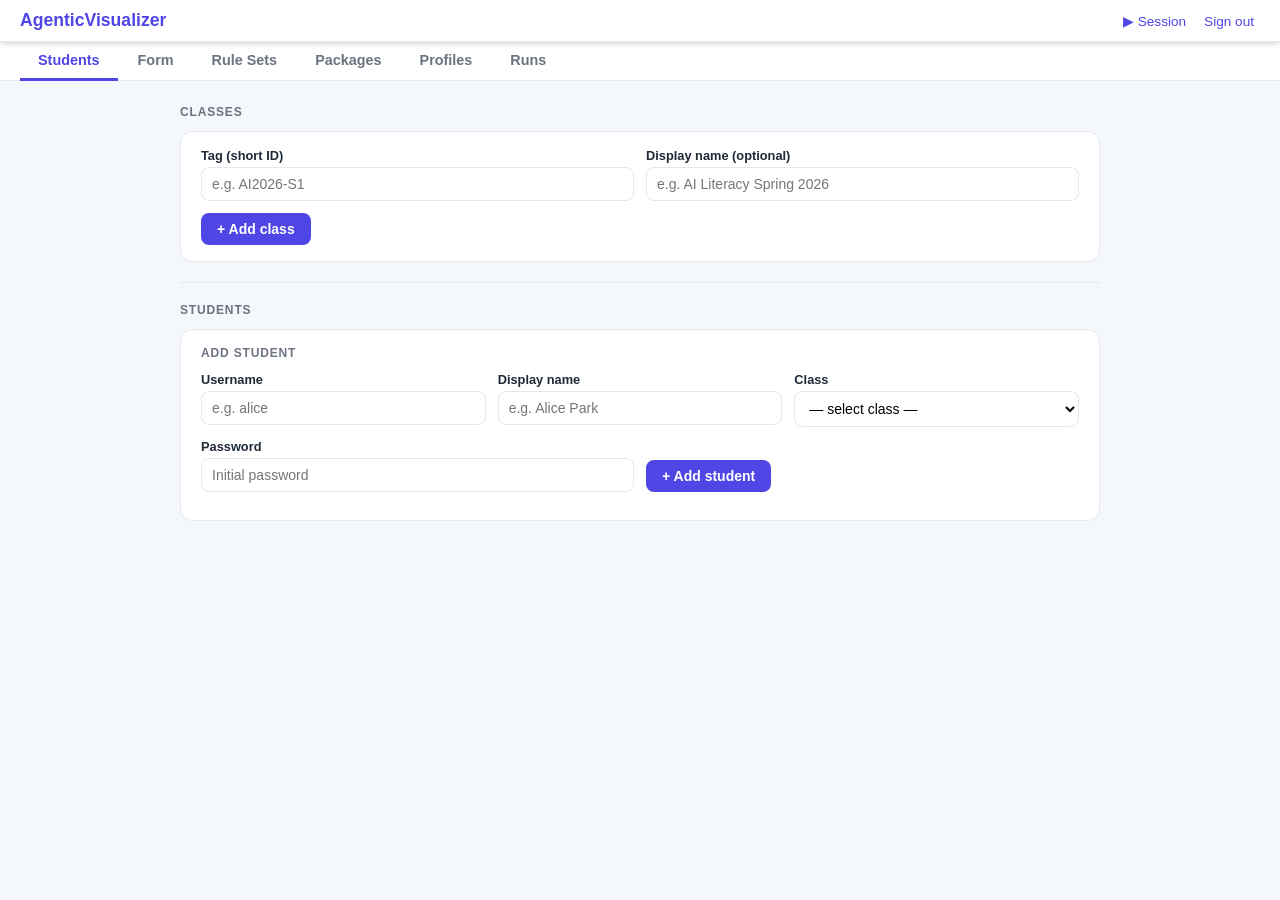
==== static/admin.html @ 8ab3c445 "Lots of augmentations to the admin panel" ====
<!DOCTYPE html>
<html lang="en">
<head>
  <meta charset="UTF-8">
  <meta name="viewport" content="width=device-width, initial-scale=1.0">
  <title>AgenticVisualizer — Admin</title>
  <link rel="stylesheet" href="/static/styles.css">
  <style>
    body { overflow: auto; }
    #admin-app { display: flex; flex-direction: column; min-height: 100vh; }

    /* Top bar */
    .admin-topbar {
      display: flex; align-items: center; gap: 12px;
      padding: 10px 20px; background: var(--panel-bg);
      border-bottom: 1px solid var(--border); box-shadow: var(--shadow);
      position: sticky; top: 0; z-index: 10;
    }
    .admin-topbar h1 { margin: 0; font-size: 1.1rem; color: var(--primary); }
    .admin-topbar .spacer { flex: 1; }
    .admin-topbar a, .admin-topbar button.link {
      font-size: 0.85rem; color: var(--primary); text-decoration: none;
      background: none; border: none; cursor: pointer; font-family: inherit;
    }
    .admin-topbar a:hover, .admin-topbar button.link:hover { text-decoration: underline; }

    /* Tab bar */
    .tab-bar {
      display: flex; gap: 2px; padding: 0 20px;
      background: var(--panel-bg); border-bottom: 1px solid var(--border);
    }
    .tab-bar button {
      padding: 10px 18px; border: none; background: none; cursor: pointer;
      font-size: 0.9rem; font-weight: 600; color: var(--text-muted);
      border-bottom: 3px solid transparent; margin-bottom: -1px;
      font-family: inherit; transition: color 0.15s;
    }
    .tab-bar button.active { color: var(--primary); border-bottom-color: var(--primary); }
    .tab-bar button:hover:not(.active) { color: var(--text); }

    /* Tab content */
    .tab-content { padding: 24px 20px; max-width: 960px; margin: 0 auto; width: 100%; }
    .tab-pane { display: none; }
    .tab-pane.active { display: block; }

    /* Shared admin UI */
    .section-title {
      font-size: 0.75rem; font-weight: 700; text-transform: uppercase;
      letter-spacing: 0.07em; color: var(--text-muted); margin-bottom: 12px;
    }
    .admin-card {
      background: var(--panel-bg); border: 1px solid var(--border);
      border-radius: var(--radius); padding: 16px 20px; margin-bottom: 12px;
    }
    .card-row { display: flex; align-items: center; gap: 10px; flex-wrap: wrap; }
    .card-row .grow { flex: 1; min-width: 120px; }
    .admin-input {
      width: 100%; padding: 8px 10px; border: 1px solid var(--border);
      border-radius: 8px; font-size: 0.875rem; font-family: inherit;
      box-sizing: border-box;
    }
    .admin-input:focus { outline: 2px solid var(--primary); border-color: transparent; }
    .admin-textarea {
      width: 100%; padding: 8px 10px; border: 1px solid var(--border);
      border-radius: 8px; font-size: 0.875rem; font-family: inherit;
      resize: vertical; min-height: 80px; box-sizing: border-box;
    }
    .admin-textarea:focus { outline: 2px solid var(--primary); border-color: transparent; }
    .admin-select {
      padding: 8px 10px; border: 1px solid var(--border); border-radius: 8px;
      font-size: 0.875rem; font-family: inherit; background: white;
    }
    .field-label { font-size: 0.8rem; font-weight: 600; margin-bottom: 4px; display: block; }
    .form-row { display: grid; gap: 12px; margin-bottom: 12px; }
    .form-row.cols-2 { grid-template-columns: 1fr 1fr; }
    .form-row.cols-3 { grid-template-columns: 1fr 1fr 1fr; }
    .btn { padding: 8px 16px; border: none; border-radius: 8px; cursor: pointer;
           font-size: 0.875rem; font-weight: 600; font-family: inherit; }
    .btn-primary { background: var(--primary); color: white; }
    .btn-primary:hover { background: var(--primary-hover); }
    .btn-secondary { background: #e0e7ff; color: var(--primary); }
    .btn-secondary:hover { background: #c7d2fe; }
    .btn-danger { background: #fee2e2; color: var(--danger); }
    .btn-danger:hover { background: #fecaca; }
    .btn-success { background: #dcfce7; color: #166534; }
    .btn-success:hover { background: #bbf7d0; }
    .badge {
      display: inline-block; padding: 2px 8px; border-radius: 999px;
      font-size: 0.75rem; font-weight: 700;
    }
    .badge-blue { background: #dbeafe; color: #1e40af; }
    .badge-green { background: #dcfce7; color: #166534; }
    .badge-gray { background: #e5e7eb; color: #6b7280; }
    .badge-yellow { background: #fef3c7; color: #92400e; }
    .divider { border: none; border-top: 1px solid var(--border); margin: 20px 0; }
    .hint { font-size: 0.8rem; color: var(--text-muted); margin-top: 4px; }
    .empty { color: var(--text-muted); font-style: italic; font-size: 0.875rem; padding: 12px 0; }
    .filter-bar { display: flex; gap: 10px; align-items: center; margin-bottom: 16px; flex-wrap: wrap; }

    /* Rule editor within rule sets */
    .rule-item {
      display: grid; grid-template-columns: 1fr auto auto auto;
      gap: 8px; align-items: start; padding: 10px;
      background: var(--bg); border-radius: 8px; margin-bottom: 8px;
    }
    .rule-item-fields { display: flex; flex-direction: column; gap: 6px; }

    /* Field def editor */
    .field-def-item {
      display: grid; grid-template-columns: 1fr 1fr auto auto;
      gap: 8px; align-items: center; padding: 8px;
      background: var(--bg); border-radius: 8px; margin-bottom: 6px;
    }

    /* Package load modal */
    .modal-overlay {
      position: fixed; inset: 0; background: rgba(0,0,0,0.5);
      display: flex; align-items: center; justify-content: center; z-index: 200;
    }
    .modal-overlay.hidden { display: none; }
    .modal-box {
      background: white; border-radius: var(--radius);
      width: min(90%, 520px); max-height: 80vh;
      display: flex; flex-direction: column;
      box-shadow: 0 20px 40px rgba(0,0,0,0.2);
    }
    .modal-header {
      padding: 16px 20px; border-bottom: 1px solid var(--border);
      display: flex; align-items: center; justify-content: space-between;
    }
    .modal-header h3 { margin: 0; font-size: 1.1rem; }
    .modal-body { padding: 16px 20px; overflow-y: auto; flex: 1; }
    .modal-footer { padding: 12px 20px; border-top: 1px solid var(--border); display: flex; gap: 8px; justify-content: flex-end; }
    .close-btn { background: none; border: none; font-size: 1.5rem; cursor: pointer; color: var(--text-muted); line-height: 1; }

    /* Student checkboxes in load modal */
    .student-check { display: flex; align-items: center; gap: 10px; padding: 8px; border-radius: 8px; }
    .student-check:hover { background: var(--bg); }
    .student-check input[type=checkbox] { width: 16px; height: 16px; cursor: pointer; }
    .student-check label { cursor: pointer; font-size: 0.9rem; }

    /* Run list */
    .run-row {
      display: grid; grid-template-columns: 1fr auto auto auto;
      gap: 12px; align-items: center; padding: 12px 16px;
      background: var(--panel-bg); border: 1px solid var(--border);
      border-radius: 8px; margin-bottom: 8px;
    }
    .run-meta { font-size: 0.8rem; color: var(--text-muted); margin-top: 2px; }

    /* Profile preview */
    .profile-card { background: var(--panel-bg); border: 1px solid var(--border); border-radius: var(--radius); padding: 14px 18px; margin-bottom: 10px; }
    .profile-prompt { background: #f3f4f6; border-radius: 8px; padding: 10px; font-size: 0.8rem; line-height: 1.6; white-space: pre-wrap; word-break: break-word; margin-top: 8px; }
  </style>
</head>
<body>
<div id="admin-app">
  <header class="admin-topbar">
    <h1>AgenticVisualizer</h1>
    <div class="spacer"></div>
    <a href="/session">▶ Session</a>
    <form method="POST" action="/logout" style="margin:0">
      <button type="submit" class="link">Sign out</button>
    </form>
  </header>

  <nav class="tab-bar">
    <button class="tab-btn active" data-tab="students">Students</button>
    <button class="tab-btn" data-tab="form">Form</button>
    <button class="tab-btn" data-tab="rulesets">Rule Sets</button>
    <button class="tab-btn" data-tab="packages">Packages</button>
    <button class="tab-btn" data-tab="profiles">Profiles</button>
    <button class="tab-btn" data-tab="runs">Runs</button>
  </nav>

  <main class="tab-content">
    <!-- STUDENTS TAB -->
    <div class="tab-pane active" id="tab-students">
      <div class="section-title">Classes</div>
      <div class="admin-card">
        <div class="form-row cols-2">
          <div><span class="field-label">Tag (short ID)</span><input id="c-tag" class="admin-input" placeholder="e.g. AI2026-S1"></div>
          <div><span class="field-label">Display name (optional)</span><input id="c-name" class="admin-input" placeholder="e.g. AI Literacy Spring 2026"></div>
        </div>
        <button class="btn btn-primary" onclick="createClass()">+ Add class</button>
      </div>
      <div id="classes-list"></div>
      <hr class="divider">

      <div class="section-title">Students</div>
      <div class="admin-card">
        <div class="section-title">Add student</div>
        <div class="form-row cols-3">
          <div><span class="field-label">Username</span><input id="s-username" class="admin-input" placeholder="e.g. alice"></div>
          <div><span class="field-label">Display name</span><input id="s-name" class="admin-input" placeholder="e.g. Alice Park"></div>
          <div><span class="field-label">Class</span>
               <select id="s-class" class="admin-select" style="width:100%"><option value="">— select class —</option></select></div>
        </div>
        <div class="form-row cols-2">
          <div><span class="field-label">Password</span><input id="s-password" class="admin-input" type="password" placeholder="Initial password"></div>
          <div style="display:flex;align-items:flex-end"><button class="btn btn-primary" onclick="createStudent()">+ Add student</button></div>
        </div>
      </div>
      <div id="students-list"></div>
    </div>

    <!-- FORM TAB -->
    <div class="tab-pane" id="tab-form">
      <div class="filter-bar">
        <span class="field-label" style="margin:0">Class:</span>
        <select id="form-class-filter" class="admin-select" onchange="loadFormTab()"><option value="">— select class —</option></select>
      </div>

      <div style="display:grid;grid-template-columns:1fr 1fr;gap:20px;align-items:start">
        <!-- Modules column -->
        <div>
          <div class="section-title">Form modules</div>
          <div id="modules-list"></div>
          <button class="btn btn-secondary" onclick="createModule()">+ Add module</button>
        </div>
        <!-- Template column -->
        <div>
          <div class="section-title">System prompt template</div>
          <div class="admin-card">
            <p class="hint" style="margin-top:0">Use <code>{display_name}</code> for the student's name, plus any <code>{field_key}</code> from your modules.</p>
            <textarea id="template-text" class="admin-textarea" style="min-height:180px" placeholder="You are {display_name}. Your position: {position}. Non-negotiables: {limits}."></textarea>
            <div style="display:flex;gap:8px;margin-top:8px">
              <button class="btn btn-primary" onclick="saveTemplate()">Save template</button>
              <span id="template-status" class="hint"></span>
            </div>
          </div>

          <div class="section-title" style="margin-top:16px">Preview — select student</div>
          <div class="admin-card">
            <div class="filter-bar" style="margin-bottom:10px">
              <select id="preview-user-select" class="admin-select"></select>
              <button class="btn btn-secondary" onclick="loadPreview()">Preview</button>
            </div>
            <div id="preview-output" class="profile-prompt" style="display:none"></div>
          </div>
        </div>
      </div>
    </div>

    <!-- RULE SETS TAB -->
    <div class="tab-pane" id="tab-rulesets">
      <div class="section-title">Rule sets</div>
      <div id="rulesets-list"></div>
      <button class="btn btn-secondary" onclick="createRuleSet()">+ New rule set</button>
    </div>

    <!-- PACKAGES TAB -->
    <div class="tab-pane" id="tab-packages">
      <div class="filter-bar">
        <span class="field-label" style="margin:0">Class:</span>
        <select id="pkg-class-filter" class="admin-select" onchange="loadPackages()"><option value="">— select class —</option></select>
      </div>
      <div id="packages-list"></div>
      <button class="btn btn-secondary" onclick="createPackage()">+ New package</button>
    </div>

    <!-- PROFILES TAB -->
    <div class="tab-pane" id="tab-profiles">
      <div class="filter-bar">
        <span class="field-label" style="margin:0">Class:</span>
        <select id="profiles-class-filter" class="admin-select" onchange="loadProfiles()"><option value="">— select class —</option></select>
      </div>
      <p class="hint">Edit a student's system prompt directly. A saved override takes precedence over the template at package load time. Reset to return to template-derived output.</p>
      <div id="profiles-list"></div>
    </div>

    <!-- RUNS TAB -->
    <div class="tab-pane" id="tab-runs">
      <div class="section-title">Run history</div>
      <div id="runs-list"></div>
    </div>
  </main>
</div>

<!-- Load package modal -->
<div class="modal-overlay hidden" id="load-modal">
  <div class="modal-box">
    <div class="modal-header">
      <h3 id="load-modal-title">Load package</h3>
      <button class="close-btn" onclick="closeLoadModal()">&times;</button>
    </div>
    <div class="modal-body">
      <p class="hint" style="margin-top:0">Select which students to include in this run. Their form answers will be used to generate their agent's system prompt.</p>
      <div id="load-student-list"></div>
    </div>
    <div class="modal-footer">
      <button class="btn btn-secondary" onclick="closeLoadModal()">Cancel</button>
      <button class="btn btn-success" onclick="confirmLoad()">Load for Session →</button>
    </div>
  </div>
</div>

<script src="/static/admin.js"></script>
</body>
</html>
---- static/styles.css ----
:root {
  --bg: #f4f7fb;
  --panel-bg: #ffffff;
  --primary: #4f46e5;
  --primary-hover: #4338ca;
  --danger: #ef4444;
  --danger-hover: #dc2626;
  --success: #22c55e;
  --text: #1f2937;
  --text-muted: #6b7280;
  --border: #e5e7eb;
  --shadow: 0 4px 6px -1px rgba(0, 0, 0, 0.1), 0 2px 4px -1px rgba(0, 0, 0, 0.06);
  --radius: 12px;
}

* {
  box-sizing: border-box;
}

html, body {
  margin: 0;
  padding: 0;
  height: 100%;
  font-family: "Segoe UI", Roboto, Helvetica, Arial, sans-serif;
  background: var(--bg);
  color: var(--text);
  overflow: hidden;
}

#app {
  display: flex;
  flex-direction: column;
  height: 100vh;
}

/* Top bar */
.top-bar {
  display: flex;
  align-items: center;
  gap: 10px;
  padding: 10px 16px;
  background: var(--panel-bg);
  border-bottom: 1px solid var(--border);
  box-shadow: var(--shadow);
  position: sticky;
  top: 0;
  z-index: 10;
}

.top-bar h1 {
  margin: 0;
  font-size: 1.1rem;
  color: var(--primary);
}

.topic-banner {
  flex: 1;
  text-align: center;
  font-size: 1rem;
  font-weight: 600;
  padding: 6px 14px;
  background: #eef2ff;
  border-radius: 999px;
  color: var(--primary);
  white-space: nowrap;
  overflow: hidden;
  text-overflow: ellipsis;
}

.spacer {
  flex: 1;
}

.icon-btn, .action-btn, .small-btn {
  border: none;
  border-radius: var(--radius);
  cursor: pointer;
  font-size: 1rem;
  transition: background 0.15s, transform 0.05s;
}

.icon-btn {
  width: 40px;
  height: 40px;
  background: var(--bg);
  color: var(--text);
  font-size: 1.25rem;
}

.icon-btn:hover {
  background: var(--border);
}

.action-btn {
  padding: 10px 18px;
  background: var(--primary);
  color: white;
  font-weight: 600;
}

.action-btn:hover:not(:disabled) {
  background: var(--primary-hover);
}

.action-btn:disabled {
  opacity: 0.5;
  cursor: not-allowed;
}

.action-btn.danger {
  background: var(--danger);
}

.action-btn.danger:hover:not(:disabled) {
  background: var(--danger-hover);
}

.small-btn {
  padding: 6px 12px;
  background: #e0e7ff;
  color: var(--primary);
  font-weight: 600;
}

.small-btn:hover {
  background: #c7d2fe;
}

.status {
  padding: 6px 12px;
  border-radius: 999px;
  font-size: 0.85rem;
  font-weight: 700;
  text-transform: uppercase;
}

.status.idle {
  background: #e5e7eb;
  color: var(--text-muted);
}

.status.running {
  background: #fef3c7;
  color: #b45309;
  animation: pulse 1.5s infinite;
}

.status.paused {
  background: #e0e7ff;
  color: var(--primary);
}

.status.waiting {
  background: #dbeafe;
  color: #1e40af;
  animation: pulse 1.5s infinite;
}

@keyframes pulse {
  0%, 100% { opacity: 1; }
  50% { opacity: 0.6; }
}

/* Main layout */
.main {
  display: flex;
  flex: 1;
  min-height: 0;
  overflow: hidden;
}

/* Teacher panel */
.panel {
  width: 340px;
  background: var(--panel-bg);
  border-right: 1px solid var(--border);
  display: flex;
  flex-direction: column;
  overflow-y: auto;
  transition: margin-left 0.25s ease;
  padding-bottom: 20px;
}

.panel.closed {
  margin-left: -340px;
}

.panel-section {
  padding: 14px 16px;
  border-bottom: 1px solid var(--border);
}

.panel-section h2 {
  margin: 0 0 10px 0;
  font-size: 0.8rem;
  color: var(--text-muted);
  text-transform: uppercase;
  letter-spacing: 0.06em;
}

.panel label {
  display: flex;
  flex-direction: column;
  gap: 4px;
  font-size: 0.82rem;
  font-weight: 600;
}

.panel input, .panel select, .panel textarea {
  width: 100%;
  padding: 8px 10px;
  border: 1px solid var(--border);
  border-radius: 8px;
  font-size: 0.85rem;
  font-family: inherit;
  line-height: 1.45;
}

.panel textarea {
  resize: vertical;
  min-height: 100px;
}

.row {
  display: flex;
  gap: 12px;
  margin-top: 12px;
}

.row label {
  flex: 1;
}

.section-header {
  display: flex;
  justify-content: space-between;
  align-items: center;
}

/* Agents list */
.agent-card {
  background: var(--bg);
  border: 1px solid var(--border);
  border-radius: var(--radius);
  padding: 10px;
  margin-bottom: 10px;
}

.agent-card input, .agent-card textarea {
  margin-bottom: 6px;
}

.agent-header {
  display: flex;
  align-items: center;
  gap: 8px;
  margin-bottom: 6px;
}

.agent-avatar-picker {
  font-size: 1.2rem;
  background: white;
  border: 1px solid var(--border);
  border-radius: 8px;
  padding: 3px;
  cursor: pointer;
}

.agent-name-input {
  flex: 1;
  font-weight: 700;
}

.delete-agent {
  background: transparent;
  border: none;
  color: var(--danger);
  cursor: pointer;
  font-size: 1.1rem;
}

.log-section {
  flex: 1;
  display: flex;
  flex-direction: column;
}

#live-log {
  flex: 1;
  min-height: 120px;
  max-height: 240px;
  overflow-y: auto;
  background: #f9fafb;
  border: 1px solid var(--border);
  border-radius: 8px;
  padding: 8px;
  font-size: 0.85rem;
}

.log-entry {
  margin-bottom: 6px;
  padding: 4px 0;
  border-bottom: 1px solid #e5e7eb;
}

.log-entry:last-child {
  border-bottom: none;
}

.log-entry strong {
  color: var(--primary);
}

/* Room */
.room {
  flex: 1;
  position: relative;
  display: flex;
  align-items: center;
  justify-content: center;
  padding: 30px 20px;
  overflow: hidden;
  min-height: 0;
}

.avatars-container {
  position: relative;
  width: min(55vh, 55vw);
  height: min(55vh, 55vw);
  max-width: min(480px, 100%);
  max-height: min(480px, 100%);
  min-width: 260px;
  min-height: 260px;
}

.avatar {
  position: absolute;
  transform: translate(-50%, -50%);
  display: flex;
  flex-direction: column;
  align-items: center;
  transition: all 0.3s ease;
}

.avatar-face {
  width: 60px;
  height: 60px;
  border-radius: 50%;
  background: white;
  display: flex;
  align-items: center;
  justify-content: center;
  font-size: 1.8rem;
  box-shadow: var(--shadow);
  border: 3px solid transparent;
  transition: border-color 0.2s, transform 0.2s;
}

.avatar-name {
  margin-top: 5px;
  padding: 2px 7px;
  background: rgba(255, 255, 255, 0.95);
  border-radius: 999px;
  font-size: 0.72rem;
  font-weight: 700;
  box-shadow: var(--shadow);
  white-space: nowrap;
}

.avatar.thinking .avatar-face {
  border-color: #fbbf24;
  animation: bounce 0.8s infinite alternate;
}

.avatar.speaking .avatar-face {
  border-color: var(--success);
  transform: scale(1.12);
}

.thinking-bubble {
  position: absolute;
  top: -24px;
  background: #fbbf24;
  color: #78350f;
  padding: 3px 8px;
  border-radius: 999px;
  font-weight: 700;
  font-size: 0.7rem;
  white-space: nowrap;
  animation: fadeIn 0.2s;
}

.generating-bubble {
  position: absolute;
  top: -28px;
  right: -14px;
  background: #e0e7ff;
  border: 2px solid var(--primary);
  color: var(--primary);
  padding: 3px 8px;
  border-radius: 999px;
  font-weight: 700;
  font-size: 0.85rem;
  white-space: nowrap;
  animation: fadeIn 0.2s, pulse 1.2s infinite;
  z-index: 6;
}

.speech-bubble {
  position: absolute;
  min-width: 240px;
  max-width: 360px;
  background: white;
  border: 2px solid var(--primary);
  border-radius: 14px;
  padding: 14px 16px;
  box-shadow: var(--shadow);
  font-size: 0.9rem;
  line-height: 1.45;
  z-index: 5;
  text-align: left;
  animation: popIn 0.2s;
}

.speech-bubble.long {
  max-width: 420px;
}

.speech-bubble::after {
  content: '';
  position: absolute;
  width: 0;
  height: 0;
  border-style: solid;
  border-width: 8px;
}

.speech-bubble.arrow-top::after {
  top: -16px;
  left: 50%;
  transform: translateX(-50%);
  border-color: transparent transparent var(--primary) transparent;
}

.speech-bubble.arrow-bottom::after {
  bottom: -16px;
  left: 50%;
  transform: translateX(-50%);
  border-color: var(--primary) transparent transparent transparent;
}

.speech-bubble.arrow-left::after {
  left: -16px;
  top: 50%;
  transform: translateY(-50%);
  border-color: transparent var(--primary) transparent transparent;
}

.speech-bubble.arrow-right::after {
  right: -16px;
  top: 50%;
  transform: translateY(-50%);
  border-color: transparent transparent transparent var(--primary);
}

/* Referee speech bubble: distinct from agent bubbles */
.speech-bubble.referee-speech-bubble {
  background: #fef3c7;
  border-color: #f59e0b;
  font-weight: 600;
  color: #78350f;
}

.speech-bubble.referee-speech-bubble.arrow-top::after {
  border-color: transparent transparent #f59e0b transparent;
}

.speech-bubble.referee-speech-bubble.arrow-bottom::after {
  border-color: #f59e0b transparent transparent transparent;
}

.speech-bubble.referee-speech-bubble.arrow-left::after {
  border-color: transparent #f59e0b transparent transparent;
}

.speech-bubble.referee-speech-bubble.arrow-right::after {
  border-color: transparent transparent transparent #f59e0b;
}

@keyframes popIn {
  from { opacity: 0; transform: scale(0.9); }
  to { opacity: 1; transform: scale(1); }
}

@keyframes fadeIn {
  from { opacity: 0; }
  to { opacity: 1; }
}

/* Outcome card */
.outcome-card {
  position: fixed;
  top: 50%;
  left: 50%;
  transform: translate(-50%, -50%);
  width: min(90%, 600px);
  background: white;
  border: 3px solid var(--success);
  border-radius: 24px;
  padding: 24px 32px;
  box-shadow: 0 20px 25px -5px rgba(0, 0, 0, 0.15);
  text-align: center;
  z-index: 20;
  animation: slideUp 0.4s;
}

.outcome-card.hidden {
  display: none;
}

.outcome-badge {
  display: inline-block;
  background: #dcfce7;
  color: #166534;
  padding: 6px 14px;
  border-radius: 999px;
  font-weight: 700;
  font-size: 0.9rem;
  margin-bottom: 10px;
}

.outcome-badge.no-consensus {
  background: #fef3c7;
  color: #92400e;
}

.outcome-card h2 {
  margin: 0 0 8px 0;
  font-size: 1.4rem;
}

.outcome-card p {
  margin: 0 0 16px 0;
  color: var(--text-muted);
  font-size: 1rem;
}

.proposal-box, .details-box {
  text-align: left;
  background: #f3f4f6;
  border-radius: 8px;
  padding: 12px;
  margin-bottom: 12px;
  font-size: 1rem;
  line-height: 1.5;
}

.proposal-box pre, .details-box pre {
  background: white;
  padding: 10px;
  border-radius: 6px;
  overflow-x: auto;
  font-size: 0.85rem;
  margin: 8px 0 0 0;
}

@keyframes slideUp {
  from { opacity: 0; transform: translate(-50%, -55%); }
  to { opacity: 1; transform: translate(-50%, -50%); }
}

.hidden {
  display: none !important;
}

/* Referee warnings */
.referee-warning {
  position: absolute;
  top: 16px;
  left: 50%;
  transform: translateX(-50%);
  background: #fef3c7;
  border-left: 5px solid #f59e0b;
  color: #78350f;
  padding: 10px 16px;
  border-radius: 10px;
  max-width: min(90%, 520px);
  font-size: 0.85rem;
  font-weight: 600;
  box-shadow: var(--shadow);
  z-index: 15;
  animation: slideDown 0.3s;
}

.referee-warning strong {
  color: #b45309;
}

@keyframes slideDown {
  from { opacity: 0; transform: translateX(-50%) translateY(-20px); }
  to { opacity: 1; transform: translateX(-50%) translateY(0); }
}

/* Responsive tweaks */
@media (max-width: 900px) {
  .main {
    flex-direction: column;
  }
  .panel {
    position: absolute;
    z-index: 20;
    height: 100%;
    box-shadow: var(--shadow);
  }
  .panel.closed {
    margin-left: -340px;
  }
}

/* Checkbox label */
.checkbox-label {
  flex-direction: row !important;
  align-items: center;
  gap: 8px;
  margin-top: 12px;
  cursor: pointer;
}

.checkbox-label input[type="checkbox"] {
  width: auto;
}

/* Clickable avatars */
.avatar {
  cursor: pointer;
}

.avatar-face:hover {
  transform: scale(1.05);
}

.referee-avatar .avatar-face {
  background: #fef3c7;
  border-color: #f59e0b;
}

.referee-avatar .avatar-name {
  background: #fef3c7;
  color: #78350f;
}

/* Modal */
.modal {
  position: fixed;
  inset: 0;
  background: rgba(0, 0, 0, 0.5);
  display: flex;
  align-items: center;
  justify-content: center;
  z-index: 100;
}

.modal.hidden {
  display: none !important;
}

.modal-content {
  background: white;
  border-radius: var(--radius);
  width: min(90%, 600px);
  max-height: 80vh;
  display: flex;
  flex-direction: column;
  box-shadow: 0 20px 25px -5px rgba(0, 0, 0, 0.2);
}

.modal-close {
  align-self: flex-end;
  background: none;
  border: none;
  font-size: 1.8rem;
  line-height: 1;
  padding: 8px 16px;
  cursor: pointer;
  color: var(--text-muted);
}

.modal-close:hover {
  color: var(--text);
}

.modal-content h2 {
  margin: 0 20px 16px;
  font-size: 1.4rem;
}

#transcript-body {
  overflow-y: auto;
  padding: 0 20px 20px;
}

.transcript-entry {
  padding: 12px;
  margin-bottom: 10px;
  background: #f9fafb;
  border-radius: 8px;
  line-height: 1.4;
}

.empty-transcript {
  color: var(--text-muted);
  font-style: italic;
  text-align: center;
  padding: 20px;
}

/* Referee evaluation entries */
.evaluation-entry {
  border: 1px solid var(--border);
  border-radius: var(--radius);
  padding: 16px;
  margin-bottom: 16px;
}

.eval-header {
  font-weight: 700;
  color: var(--primary);
  margin-bottom: 6px;
}

.eval-summary {
  color: var(--text-muted);
  margin-bottom: 12px;
  font-style: italic;
}

.checklist {
  margin-bottom: 12px;
}

.checklist-item {
  padding: 8px 10px;
  margin-bottom: 6px;
  border-radius: 6px;
  background: #f3f4f6;
}

.checklist-item.satisfied {
  background: #dcfce7;
  color: #166534;
}

.checklist-item.violated {
  background: #fee2e2;
  color: #991b1b;
}

.checklist-item .status {
  text-transform: uppercase;
  font-size: 0.75rem;
  font-weight: 700;
  padding: 2px 6px;
  border-radius: 4px;
  background: rgba(255, 255, 255, 0.6);
}

.eval-warnings {
  margin: 0 0 12px 0;
  padding-left: 20px;
  color: #92400e;
}

.eval-warnings li {
  margin-bottom: 4px;
}

.eval-proposal, .eval-details {
  margin-top: 8px;
  font-size: 0.95rem;
}

.eval-details pre {
  background: #f3f4f6;
  padding: 8px;
  border-radius: 6px;
  overflow-x: auto;
  font-size: 0.85rem;
}

/* Rules of engagement editor */
.rule-card {
  background: var(--bg);
  border: 1px solid var(--border);
  border-radius: var(--radius);
  padding: 12px;
  margin-bottom: 12px;
}

.rule-header {
  display: flex;
  align-items: center;
  gap: 8px;
  margin-bottom: 8px;
}

.rule-name-input {
  flex: 1;
  font-weight: 700;
}

.rule-severity {
  width: auto;
  min-width: 120px;
}

.rule-text {
  min-height: 60px;
  margin-bottom: 0;
}

.delete-rule {
  background: transparent;
  border: none;
  color: var(--danger);
  cursor: pointer;
  font-size: 1.1rem;
}

.hint {
  font-size: 0.8rem;
  color: var(--text-muted);
  margin: 8px 0 0 0;
}

/* Collapsible JSON details */
.collapse-toggle {
  display: inline-block;
  margin-left: 8px;
  padding: 4px 10px;
  background: #e0e7ff;
  color: var(--primary);
  border: none;
  border-radius: 8px;
  font-size: 0.8rem;
  font-weight: 600;
  cursor: pointer;
}

.collapse-toggle:hover {
  background: #c7d2fe;
}

.collapse-content {
  margin-top: 8px;
}

/* Loaded-package banner on the session page */
.package-banner {
  background: #eef2ff;
  border-radius: 8px;
  padding: 10px 12px;
  font-size: 0.875rem;
  line-height: 1.5;
  color: var(--primary);
}
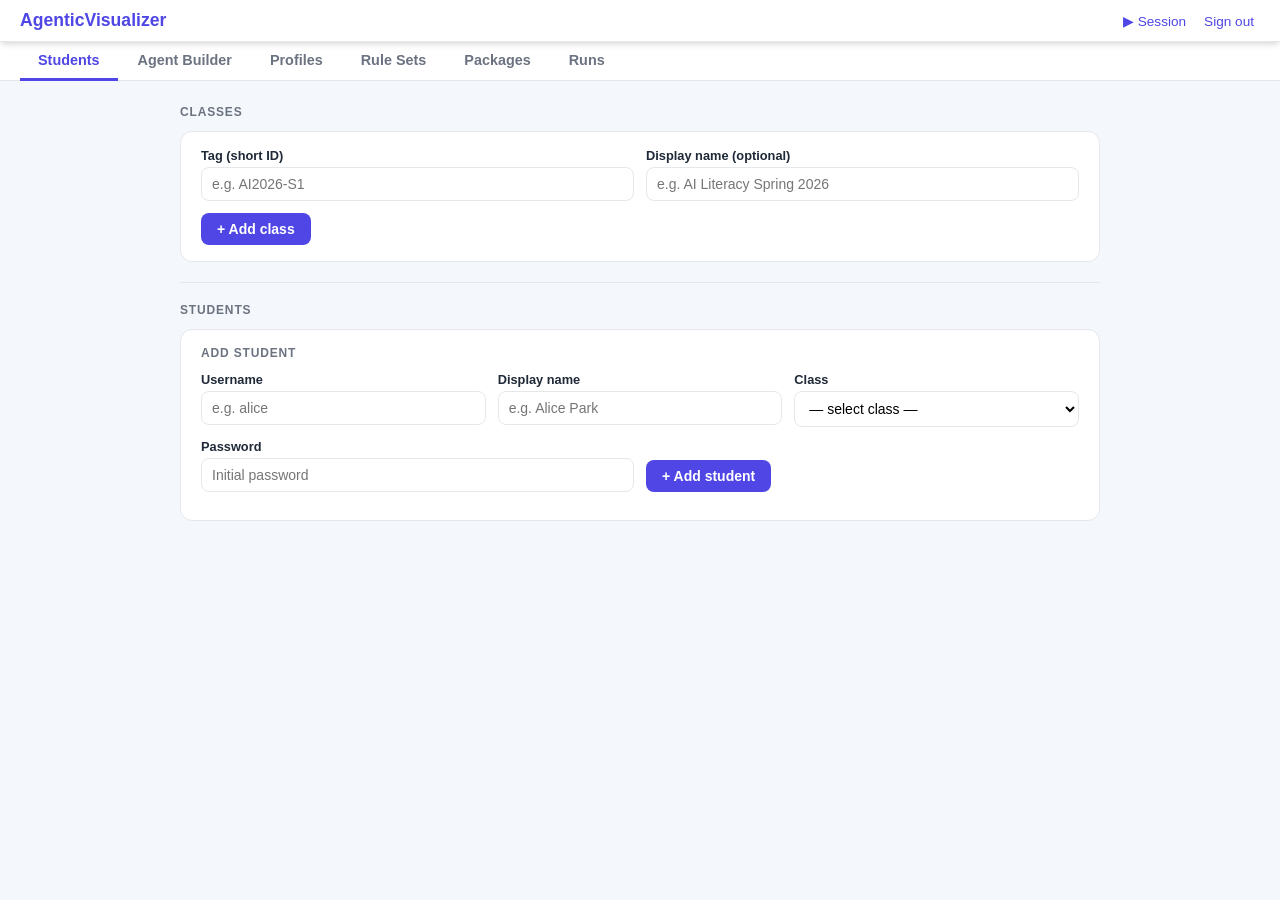
==== commit 0db64400: "improving the student-info "agent builder" tab" ====
--- a/static/admin.html
+++ b/static/admin.html
@@ -98,6 +98,12 @@
     .filter-bar { display: flex; gap: 10px; align-items: center; margin-bottom: 16px; flex-wrap: wrap; }
 
     /* Rule editor within rule sets */
+    .completion-table { width: 100%; border-collapse: collapse; font-size: 0.875rem; }
+    .completion-table th, .completion-table td { padding: 8px 12px; text-align: left; border-bottom: 1px solid var(--border); white-space: nowrap; }
+    .completion-table th { font-weight: 600; color: var(--text-muted); font-size: 0.75rem; text-transform: uppercase; letter-spacing: 0.04em; }
+    .completion-table tbody tr:hover { background: var(--bg); }
+    .completion-table th:first-child, .completion-table td:first-child { position: sticky; left: 0; background: white; border-right: 1px solid var(--border); }
+
     .rule-item {
       display: grid; grid-template-columns: 1fr auto auto auto;
       gap: 8px; align-items: start; padding: 10px;
@@ -151,6 +157,21 @@
     /* Profile preview */
     .profile-card { background: var(--panel-bg); border: 1px solid var(--border); border-radius: var(--radius); padding: 14px 18px; margin-bottom: 10px; }
     .profile-prompt { background: #f3f4f6; border-radius: 8px; padding: 10px; font-size: 0.8rem; line-height: 1.6; white-space: pre-wrap; word-break: break-word; margin-top: 8px; }
+
+    /* Field key palette */
+    .field-key-palette { display: flex; flex-wrap: wrap; gap: 6px; min-height: 28px; margin-bottom: 10px; }
+    .field-chip {
+      display: inline-flex; align-items: center;
+      padding: 3px 9px; border-radius: 999px;
+      background: #f1f5f9; border: 1px solid #cbd5e1;
+      font-size: 0.78rem; font-family: monospace;
+      cursor: grab; user-select: none; color: #334155;
+      transition: background 0.1s, border-color 0.1s;
+    }
+    .field-chip:hover { background: #e0e7ff; border-color: var(--primary); color: var(--primary); }
+    .field-chip:active { cursor: grabbing; }
+    .field-chip-builtin { background: #dbeafe; border-color: #93c5fd; color: #1e40af; }
+    .field-chip-builtin:hover { background: #bfdbfe; border-color: #1e40af; }
   </style>
 </head>
 <body>
@@ -166,10 +187,10 @@
 
   <nav class="tab-bar">
     <button class="tab-btn active" data-tab="students">Students</button>
-    <button class="tab-btn" data-tab="form">Form</button>
+    <button class="tab-btn" data-tab="form">Agent Builder</button>
+    <button class="tab-btn" data-tab="profiles">Profiles</button>
     <button class="tab-btn" data-tab="rulesets">Rule Sets</button>
     <button class="tab-btn" data-tab="packages">Packages</button>
-    <button class="tab-btn" data-tab="profiles">Profiles</button>
     <button class="tab-btn" data-tab="runs">Runs</button>
   </nav>
 
@@ -222,24 +243,19 @@
         <div>
           <div class="section-title">System prompt template</div>
           <div class="admin-card">
-            <p class="hint" style="margin-top:0">Use <code>{display_name}</code> for the student's name, plus any <code>{field_key}</code> from your modules.</p>
-            <textarea id="template-text" class="admin-textarea" style="min-height:180px" placeholder="You are {display_name}. Your position: {position}. Non-negotiables: {limits}."></textarea>
+            <p class="hint" style="margin-top:0">Click or drag a placeholder into the template. Built-in: <code>{display_name}</code>. Fields from your modules appear below.</p>
+            <div id="field-key-palette" class="field-key-palette"></div>
+            <textarea id="template-text" class="admin-textarea" style="min-height:180px" spellcheck="false" placeholder="You are {display_name}. Your position: {position}. Non-negotiables: {limits}."></textarea>
             <div style="display:flex;gap:8px;margin-top:8px">
               <button class="btn btn-primary" onclick="saveTemplate()">Save template</button>
               <span id="template-status" class="hint"></span>
             </div>
           </div>
 
-          <div class="section-title" style="margin-top:16px">Preview — select student</div>
-          <div class="admin-card">
-            <div class="filter-bar" style="margin-bottom:10px">
-              <select id="preview-user-select" class="admin-select"></select>
-              <button class="btn btn-secondary" onclick="loadPreview()">Preview</button>
-            </div>
-            <div id="preview-output" class="profile-prompt" style="display:none"></div>
-          </div>
-        </div>
-      </div>
+        </div>
+      </div>
+
+      <div id="completion-tracker"></div>
     </div>
 
     <!-- RULE SETS TAB -->
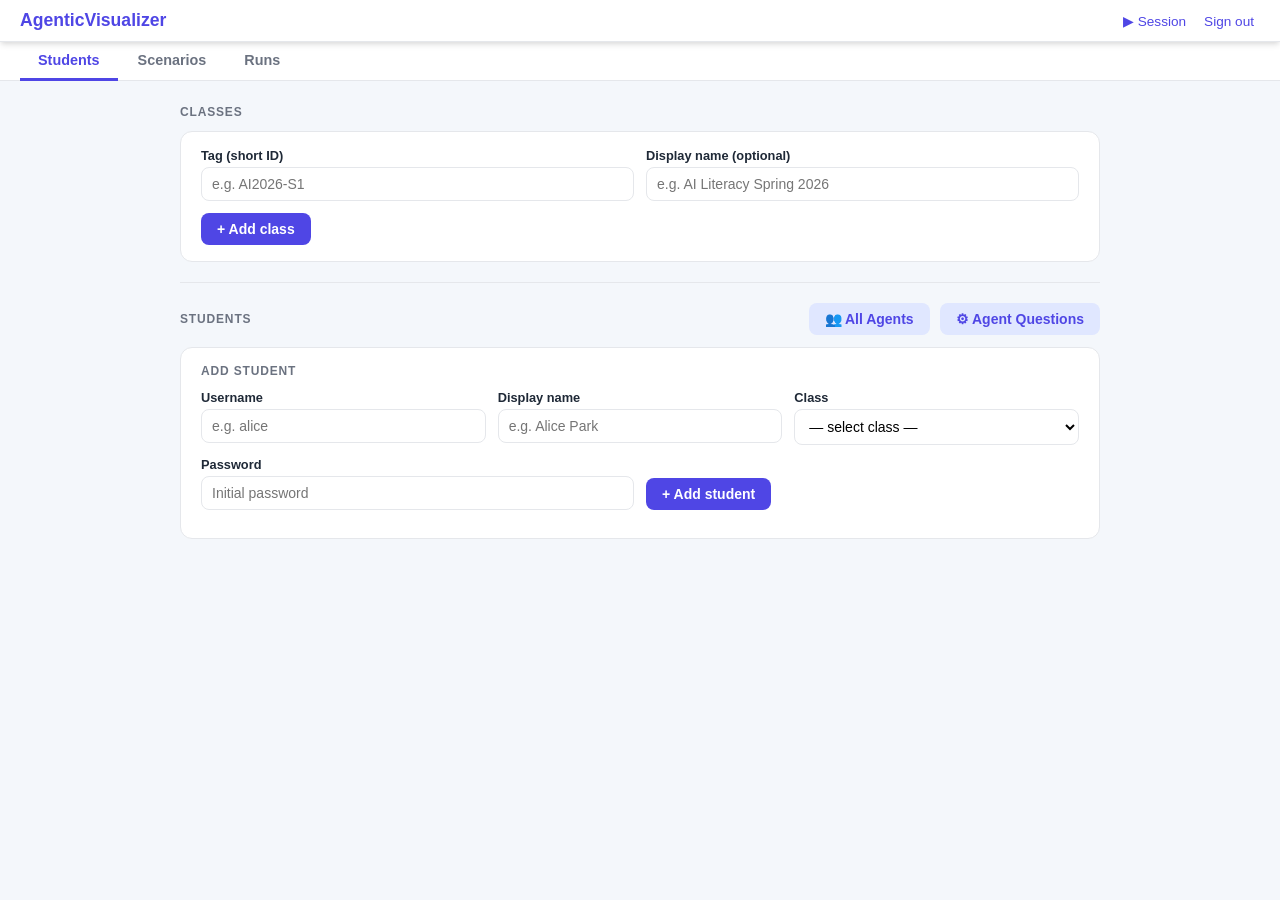
==== commit 45231da1: "most recent changes" ====
--- a/static/admin.html
+++ b/static/admin.html
@@ -110,12 +110,22 @@
       background: var(--bg); border-radius: 8px; margin-bottom: 8px;
     }
     .rule-item-fields { display: flex; flex-direction: column; gap: 6px; }
-
-    /* Field def editor */
-    .field-def-item {
-      display: grid; grid-template-columns: 1fr 1fr auto auto;
-      gap: 8px; align-items: center; padding: 8px;
-      background: var(--bg); border-radius: 8px; margin-bottom: 6px;
+    .rule-item-fields textarea { min-height: 110px; }
+
+    /* Field row (compact display) */
+    .field-row {
+      display: flex; align-items: center; gap: 8px;
+      padding: 7px 10px; background: var(--bg);
+      border-radius: 8px; margin-bottom: 6px;
+    }
+    .field-row-key {
+      font-family: monospace; font-size: 0.8rem; color: var(--primary);
+      background: #e0e7ff; padding: 2px 8px; border-radius: 999px;
+      white-space: nowrap; flex-shrink: 0;
+    }
+    .field-row-label {
+      flex: 1; font-size: 0.85rem; color: var(--text-muted);
+      overflow: hidden; text-overflow: ellipsis; white-space: nowrap;
     }
 
     /* Package load modal */
@@ -187,10 +197,7 @@
 
   <nav class="tab-bar">
     <button class="tab-btn active" data-tab="students">Students</button>
-    <button class="tab-btn" data-tab="form">Agent Builder</button>
-    <button class="tab-btn" data-tab="profiles">Profiles</button>
-    <button class="tab-btn" data-tab="rulesets">Rule Sets</button>
-    <button class="tab-btn" data-tab="packages">Packages</button>
+    <button class="tab-btn" data-tab="scenarios">Scenarios</button>
     <button class="tab-btn" data-tab="runs">Runs</button>
   </nav>
 
@@ -208,7 +215,12 @@
       <div id="classes-list"></div>
       <hr class="divider">
 
-      <div class="section-title">Students</div>
+      <div class="card-row" style="margin-bottom:12px">
+        <div class="section-title" style="margin-bottom:0">Students</div>
+        <div class="spacer"></div>
+        <button class="btn btn-secondary" onclick="openAllAgentsModal()">👥 All Agents</button>
+        <button class="btn btn-secondary" onclick="openAgentBuilderModal()">⚙ Agent Questions</button>
+      </div>
       <div class="admin-card">
         <div class="section-title">Add student</div>
         <div class="form-row cols-3">
@@ -225,21 +237,90 @@
       <div id="students-list"></div>
     </div>
 
-    <!-- FORM TAB -->
-    <div class="tab-pane" id="tab-form">
+    <!-- SCENARIOS TAB -->
+    <div class="tab-pane" id="tab-scenarios">
       <div class="filter-bar">
         <span class="field-label" style="margin:0">Class:</span>
-        <select id="form-class-filter" class="admin-select" onchange="loadFormTab()"><option value="">— select class —</option></select>
-      </div>
-
-      <div style="display:grid;grid-template-columns:1fr 1fr;gap:20px;align-items:start">
-        <!-- Modules column -->
+        <select id="pkg-class-filter" class="admin-select" onchange="loadPackages()"><option value="">— select class —</option></select>
+      </div>
+      <div id="packages-list"></div>
+      <button class="btn btn-secondary" onclick="createPackage()">+ New scenario</button>
+    </div>
+
+    <!-- RUNS TAB -->
+    <div class="tab-pane" id="tab-runs">
+      <div class="section-title">Run history</div>
+      <div id="runs-list"></div>
+    </div>
+  </main>
+</div>
+
+<!-- Field edit modal -->
+<div class="modal-overlay hidden" id="field-modal">
+  <div class="modal-box" style="width:min(90%,420px)">
+    <div class="modal-header">
+      <h3 id="field-modal-title">Edit field</h3>
+      <button class="close-btn" onclick="closeFieldModal()">&times;</button>
+    </div>
+    <div class="modal-body" style="display:flex;flex-direction:column;gap:16px">
+      <div>
+        <span class="field-label">Key</span>
+        <input id="field-modal-key" class="admin-input" placeholder="e.g. position"
+               spellcheck="false" onkeydown="if(event.key==='Enter')saveFieldModal()">
+        <div class="hint" style="margin-top:4px">Used as <code>{key}</code> in the template — no spaces</div>
+      </div>
+      <div>
+        <span class="field-label">Label <span style="font-weight:400;color:var(--text-muted)">(shown to students)</span></span>
+        <input id="field-modal-label" class="admin-input" placeholder="e.g. Your negotiating position"
+               onkeydown="if(event.key==='Enter')saveFieldModal()">
+      </div>
+    </div>
+    <div class="modal-footer">
+      <button class="btn btn-secondary" onclick="closeFieldModal()">Cancel</button>
+      <button class="btn btn-primary" onclick="saveFieldModal()">Save field</button>
+    </div>
+  </div>
+</div>
+
+<!-- Load scenario modal -->
+<div class="modal-overlay hidden" id="load-modal">
+  <div class="modal-box">
+    <div class="modal-header">
+      <h3 id="load-modal-title">Load scenario</h3>
+      <button class="close-btn" onclick="closeLoadModal()">&times;</button>
+    </div>
+    <div class="modal-body">
+      <p class="hint" style="margin-top:0">Select which students to include in this run. Their form answers will be used to generate their agent's system prompt.</p>
+      <div id="load-student-list"></div>
+    </div>
+    <div class="modal-footer">
+      <button class="btn btn-secondary" onclick="closeLoadModal()">Cancel</button>
+      <button class="btn btn-success" onclick="confirmLoad()">Load for Session →</button>
+    </div>
+  </div>
+</div>
+
+<!-- Agent Questions modal (form modules + prompt template — edited rarely, per class) -->
+<div class="modal-overlay hidden" id="agent-builder-modal">
+  <div class="modal-box" style="width:min(95%,960px);max-height:88vh">
+    <div class="modal-header">
+      <h3>Agent Questions</h3>
+      <button class="close-btn" onclick="closeAgentBuilderModal()">&times;</button>
+    </div>
+    <div class="modal-body">
+      <div class="filter-bar">
+        <span class="field-label" style="margin:0">Class:</span>
+        <select id="ab-class-filter" class="admin-select" onchange="loadFormTab()"><option value="">— select class —</option></select>
+      </div>
+
+      <div style="display:flex;flex-direction:column;gap:20px">
+        <!-- Modules section -->
         <div>
           <div class="section-title">Form modules</div>
           <div id="modules-list"></div>
           <button class="btn btn-secondary" onclick="createModule()">+ Add module</button>
         </div>
-        <!-- Template column -->
+        <!-- Template section -->
         <div>
           <div class="section-title">System prompt template</div>
           <div class="admin-card">
@@ -251,62 +332,65 @@
               <span id="template-status" class="hint"></span>
             </div>
           </div>
-
         </div>
       </div>
 
       <div id="completion-tracker"></div>
     </div>
-
-    <!-- RULE SETS TAB -->
-    <div class="tab-pane" id="tab-rulesets">
-      <div class="section-title">Rule sets</div>
+    <div class="modal-footer">
+      <button class="btn btn-secondary" onclick="closeAgentBuilderModal()">Close</button>
+    </div>
+  </div>
+</div>
+
+<!-- All Agents modal (whole-class overview: every student's answers + system prompt) -->
+<div class="modal-overlay hidden" id="all-agents-modal">
+  <div class="modal-box" style="width:min(95%,900px);max-height:88vh">
+    <div class="modal-header">
+      <h3>All agents</h3>
+      <button class="close-btn" onclick="closeAllAgentsModal()">&times;</button>
+    </div>
+    <div class="modal-body">
+      <div class="filter-bar">
+        <span class="field-label" style="margin:0">Class:</span>
+        <select id="aa-class-filter" class="admin-select" onchange="loadAllAgents()"><option value="">— select class —</option></select>
+      </div>
+      <div id="all-agents-list"></div>
+    </div>
+    <div class="modal-footer">
+      <button class="btn btn-secondary" onclick="closeAllAgentsModal()">Close</button>
+    </div>
+  </div>
+</div>
+
+<!-- Student agent modal (form answers + generated/overridden system prompt for one student) -->
+<div class="modal-overlay hidden" id="student-agent-modal">
+  <div class="modal-box" style="width:min(90%,640px);max-height:85vh">
+    <div class="modal-header">
+      <h3 id="sa-modal-title">Student's agent</h3>
+      <button class="close-btn" onclick="closeStudentAgentModal()">&times;</button>
+    </div>
+    <div class="modal-body" id="sa-modal-body"></div>
+    <div class="modal-footer">
+      <button class="btn btn-secondary" onclick="closeStudentAgentModal()">Close</button>
+    </div>
+  </div>
+</div>
+
+<!-- Rule set library modal (reusable ground rules, referenced by scenarios) -->
+<div class="modal-overlay hidden" id="rulesets-modal">
+  <div class="modal-box" style="width:min(95%,820px);max-height:88vh">
+    <div class="modal-header">
+      <h3>Rule set library</h3>
+      <button class="close-btn" onclick="closeRuleSetsModal()">&times;</button>
+    </div>
+    <div class="modal-body">
+      <p class="hint" style="margin-top:0">Reusable ground rules for how agents engage. Attach one to a scenario from its editor.</p>
       <div id="rulesets-list"></div>
       <button class="btn btn-secondary" onclick="createRuleSet()">+ New rule set</button>
     </div>
-
-    <!-- PACKAGES TAB -->
-    <div class="tab-pane" id="tab-packages">
-      <div class="filter-bar">
-        <span class="field-label" style="margin:0">Class:</span>
-        <select id="pkg-class-filter" class="admin-select" onchange="loadPackages()"><option value="">— select class —</option></select>
-      </div>
-      <div id="packages-list"></div>
-      <button class="btn btn-secondary" onclick="createPackage()">+ New package</button>
-    </div>
-
-    <!-- PROFILES TAB -->
-    <div class="tab-pane" id="tab-profiles">
-      <div class="filter-bar">
-        <span class="field-label" style="margin:0">Class:</span>
-        <select id="profiles-class-filter" class="admin-select" onchange="loadProfiles()"><option value="">— select class —</option></select>
-      </div>
-      <p class="hint">Edit a student's system prompt directly. A saved override takes precedence over the template at package load time. Reset to return to template-derived output.</p>
-      <div id="profiles-list"></div>
-    </div>
-
-    <!-- RUNS TAB -->
-    <div class="tab-pane" id="tab-runs">
-      <div class="section-title">Run history</div>
-      <div id="runs-list"></div>
-    </div>
-  </main>
-</div>
-
-<!-- Load package modal -->
-<div class="modal-overlay hidden" id="load-modal">
-  <div class="modal-box">
-    <div class="modal-header">
-      <h3 id="load-modal-title">Load package</h3>
-      <button class="close-btn" onclick="closeLoadModal()">&times;</button>
-    </div>
-    <div class="modal-body">
-      <p class="hint" style="margin-top:0">Select which students to include in this run. Their form answers will be used to generate their agent's system prompt.</p>
-      <div id="load-student-list"></div>
-    </div>
-    <div class="modal-footer">
-      <button class="btn btn-secondary" onclick="closeLoadModal()">Cancel</button>
-      <button class="btn btn-success" onclick="confirmLoad()">Load for Session →</button>
+    <div class="modal-footer">
+      <button class="btn btn-secondary" onclick="closeRuleSetsModal()">Close</button>
     </div>
   </div>
 </div>
--- a/static/styles.css
+++ b/static/styles.css
@@ -461,6 +461,29 @@
   top: 50%;
   transform: translateY(-50%);
   border-color: transparent transparent transparent var(--primary);
+}
+
+/* Compressed chip — past speaker's bubble, shown after their turn */
+.speech-bubble.compressed {
+  min-width: 0;
+  max-width: 180px;
+  padding: 5px 10px;
+  font-size: 0.74rem;
+  line-height: 1.3;
+  background: #f3f4f6;
+  border-color: #9ca3af;
+  color: #4b5563;
+  cursor: pointer;
+  opacity: 0.8;
+}
+
+.speech-bubble.compressed:hover {
+  opacity: 1;
+  background: #e5e7eb;
+}
+
+.speech-bubble.compressed::after {
+  display: none;
 }
 
 /* Referee speech bubble: distinct from agent bubbles */
